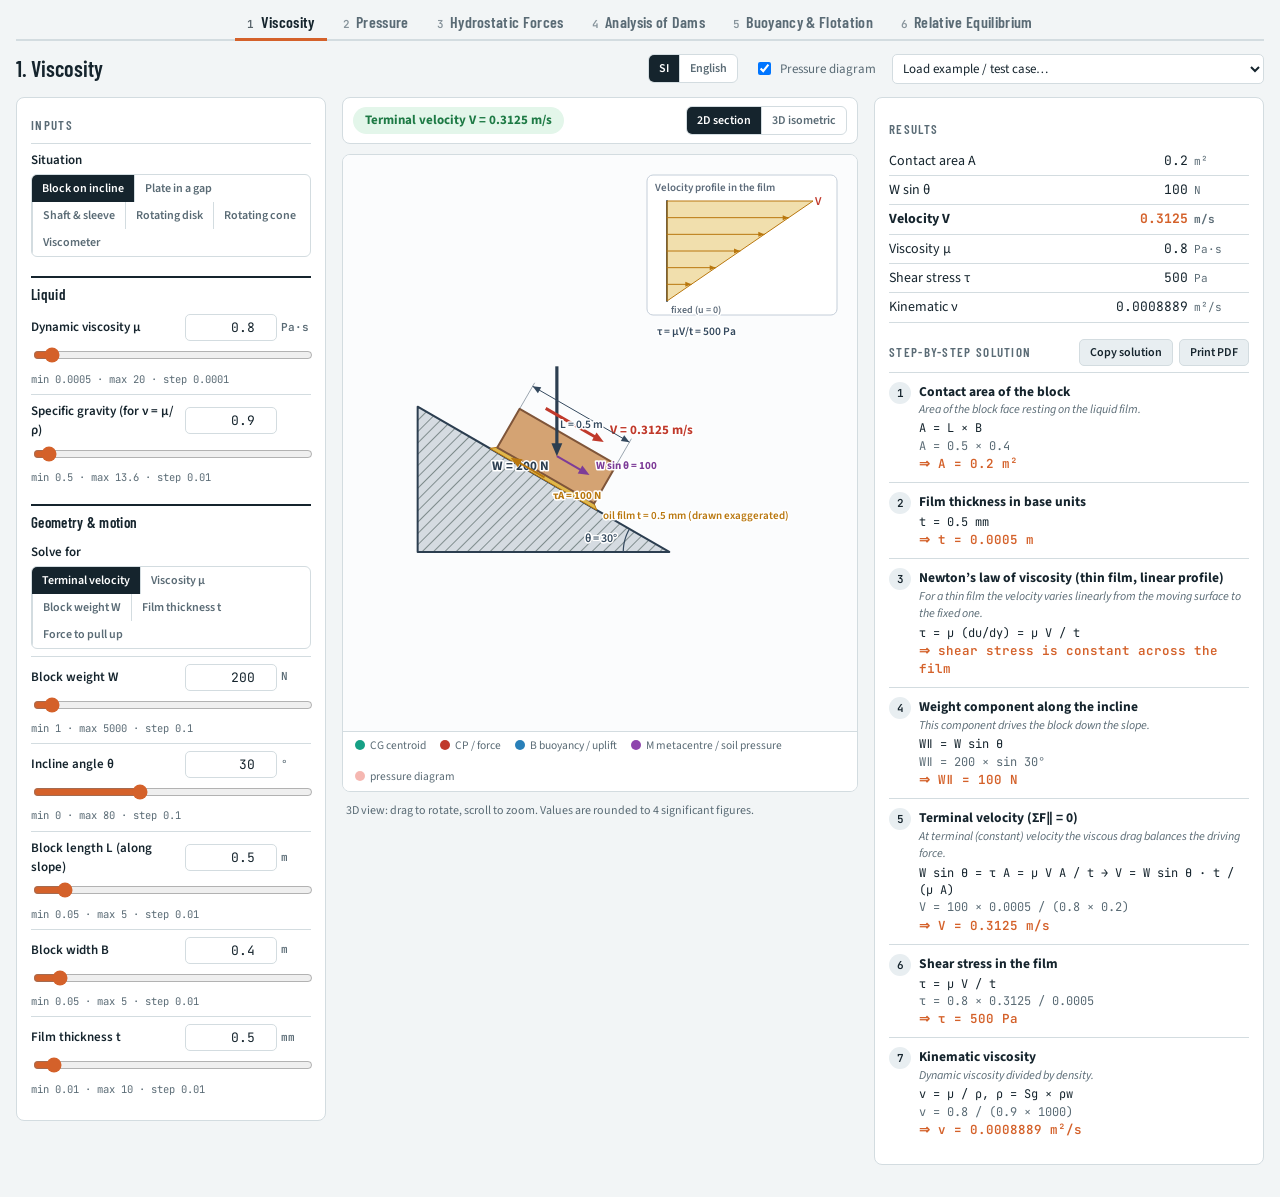
==== fm/index.html @ cd1096ef "Make light theme the default and add a Light/Dark/System switcher The switcher sits at the top right" ====
<!DOCTYPE html>
<html lang="en">
<head>
  <meta charset="utf-8">
<script>
/* Theme from the main page (light by default); when opened on its own, from the saved choice. */
(function () { var de = document.documentElement, m = 'light';
  try { if (window.parent !== window) { var p = window.parent.document.documentElement; m = p.hasAttribute('data-theme') ? p.getAttribute('data-theme') : 'system'; } else { m = localStorage.getItem('fmh.theme') || 'light'; } } catch (e) {}
  if (m === 'system') de.removeAttribute('data-theme'); else de.setAttribute('data-theme', m === 'dark' ? 'dark' : 'light'); })();
</script>
  <meta name="viewport" content="width=device-width, initial-scale=1">
  <title>Fluid Mechanics</title>
  <link rel="preconnect" href="https://fonts.googleapis.com">
  <link rel="preconnect" href="https://fonts.gstatic.com" crossorigin>
  <link rel="stylesheet" href="https://fonts.googleapis.com/css2?family=Barlow+Condensed:wght@500;600;700&family=Source+Sans+3:wght@400;600;700&family=JetBrains+Mono:wght@400;600&display=swap">
  <link rel="stylesheet" href="styles.css">
</head>
<body>
<div class="wrap">
  <nav class="tabs" id="tabs" role="tablist" aria-label="Modules"></nav>
  <div class="bar">
    <h2 id="modTitle">Module</h2>
    <div class="seg" role="group" aria-label="Units">
      <button type="button" id="uSI" aria-pressed="true">SI</button><button type="button" id="uEN" aria-pressed="false">English</button>
    </div>
    <label class="tog"><input type="checkbox" id="showP" checked> Pressure diagram</label>
    <select id="examples" aria-label="Load example"></select>
  </div>
  <main class="layout">
    <aside class="panel" id="controlsPanel" aria-label="Inputs">
      <div class="ph">Inputs</div>
      <div id="controls"></div>
    </aside>
    <section id="center">
      <div class="panel anim">
        <div id="statusPill" class="pill"></div>
        <div class="seg" id="viewSeg" role="group" aria-label="Diagram view">
          <button type="button" data-v="2d" class="on" aria-pressed="true">2D section</button><button type="button" data-v="3d" aria-pressed="false">3D isometric</button>
        </div>
        <button type="button" id="resetIso" class="btn small" hidden>Reset to isometric</button>
      </div>
      <div class="panel cv">
        <div class="canvas-wrap">
          <svg id="svg2d" xmlns="http://www.w3.org/2000/svg"></svg>
          <canvas id="cv3d" hidden></canvas>
        </div>
        <div class="legend">
          <span><i style="background:#16a085"></i>CG centroid</span>
          <span><i style="background:#c0392b"></i>CP / force</span>
          <span><i style="background:#2980b9"></i>B buoyancy / uplift</span>
          <span><i style="background:#8e44ad"></i>M metacentre / soil pressure</span>
          <span><i style="background:#e74c3c;opacity:.4"></i>pressure diagram</span>
        </div>
      </div>
      <div class="hint">3D view: drag to rotate, scroll to zoom. Values are rounded to 4 significant figures.</div>
    </section>
    <aside class="panel" id="right" aria-label="Results and solution">
      <div id="msgs"></div>
      <div class="ph">Results</div>
      <table class="results" id="results"></table>
      <div class="stephead">
        <div class="ph" style="margin:0">Step-by-step solution</div>
        <div class="btns"><button type="button" class="copy" id="copySol">Copy solution</button><button type="button" class="copy" id="pdfSol">Print PDF</button></div>
      </div>
      <ol class="steps" id="steps"></ol>
    </aside>
  </main>
</div>
  <script src="../vendor/html2canvas.min.js"></script>
  <script src="../vendor/jspdf.umd.min.js"></script>
  <script src="../report.js"></script>
  <script src="physics.js"></script>
  <script src="physics2.js"></script>
  <script src="ui.js"></script>
  <script src="iso3d.js"></script>
  <script src="mod1.js"></script>
  <script src="mod2.js"></script>
  <script src="mod3.js"></script>
  <script src="modV.js"></script>
  <script src="modP.js"></script>
  <script src="modD.js"></script>
  <script src="app.js"></script>
</body>
</html>
---- fm/styles.css ----
/* Fluid Mechanics — styled to match the Hydraulics Engineering console:
   tabs | title bar | controls · diagram · worked solution. */
:root {
  --paper: #f2f5f6; --panel: #ffffff; --ink: #15242d; --muted: #5a6b75; --rule: #d3dce0;
  --accent: #d4612a; --accent-ink: #ffffff; --chip: #e8eef1; --field: #ffffff;
  --err-bg: #fde8e6; --err: #a3281f; --warn-bg: #fff3d9; --warn: #8a5a00; --ok-bg: #e3f6ea; --ok: #1e7a45; --info-bg: #e6f1f9; --info: #1f5f8f;
  --sheet: #fbfcfd;
  --f-display: "Barlow Condensed", "Arial Narrow", Arial, sans-serif;
  --f-body: "Source Sans 3", "Segoe UI", system-ui, sans-serif;
  --f-mono: "JetBrains Mono", ui-monospace, Menlo, Consolas, monospace;
  color-scheme: light;
}
@media (prefers-color-scheme: dark) {
  :root:not([data-theme="light"]) {
    --paper: #0e161b; --panel: #142029; --ink: #e1eaee; --muted: #93a5af; --rule: #263642;
    --accent: #f08a50; --accent-ink: #1a0d05; --chip: #1c2b36; --field: #0f1a21;
    --err-bg: #3a1714; --err: #ffb4a8; --warn-bg: #352708; --warn: #f5cd7a; --ok-bg: #12301f; --ok: #8fe0b0; --info-bg: #10293b; --info: #9fd0f2;
    color-scheme: dark;
  }
}
:root[data-theme="dark"] {
  --paper: #0e161b; --panel: #142029; --ink: #e1eaee; --muted: #93a5af; --rule: #263642;
  --accent: #f08a50; --accent-ink: #1a0d05; --chip: #1c2b36; --field: #0f1a21;
  --err-bg: #3a1714; --err: #ffb4a8; --warn-bg: #352708; --warn: #f5cd7a; --ok-bg: #12301f; --ok: #8fe0b0; --info-bg: #10293b; --info: #9fd0f2;
  color-scheme: dark;
}
* { box-sizing: border-box; }
html, body { margin: 0; }
body { background: var(--paper); color: var(--ink); font-family: var(--f-body); font-size: 14px; line-height: 1.45; }
[hidden] { display: none !important; }
.wrap { padding: 0 16px; max-width: 1680px; margin: 0 auto; }

/* module tabs */
nav.tabs { display: flex; flex-wrap: wrap; gap: 4px; justify-content: center; padding-top: 4px; border-bottom: 2px solid var(--rule); }
nav.tabs button { font-family: var(--f-display); font-size: 16px; font-weight: 600; letter-spacing: 0.02em; background: transparent; color: var(--muted); border: 0; border-bottom: 3px solid transparent; padding: 8px 12px 7px; margin-bottom: -2px; cursor: pointer; }
nav.tabs button .n { font-family: var(--f-mono); font-size: 11px; opacity: 0.7; margin-right: 6px; }
nav.tabs button[aria-selected="true"] { color: var(--ink); border-bottom-color: var(--accent); }
nav.tabs button:hover { color: var(--ink); }

/* title bar */
.bar { display: flex; flex-wrap: wrap; align-items: center; gap: 10px 16px; padding-block: 12px; }
.bar h2 { font-family: var(--f-display); font-size: 22px; font-weight: 600; margin: 0 auto 0 0; }
.bar select { width: auto; min-width: 220px; max-width: 100%; }
label.tog { display: inline-flex; align-items: center; gap: 6px; font-size: 13px; color: var(--muted); cursor: pointer; }

/* segmented buttons (global and inside the controls) */
.seg { display: inline-flex; flex-wrap: wrap; border: 1px solid var(--rule); border-radius: 6px; overflow: hidden; background: var(--panel); }
.seg button { border: 0; background: transparent; color: var(--muted); padding: 5px 10px; font: 600 12px var(--f-body); cursor: pointer; }
.seg button + button { border-left: 1px solid var(--rule); }
.seg button[aria-pressed="true"], .seg button.on { background: var(--ink); color: var(--panel); }

select, input[type="number"] { font: 13px var(--f-body); color: var(--ink); background: var(--field); border: 1px solid var(--rule); border-radius: 5px; padding: 4px 6px; }
select { width: 100%; }
input[type="number"] { font-family: var(--f-mono); }
input[type="range"] { width: 100%; accent-color: var(--accent); min-width: 0; }
button:focus-visible, select:focus-visible, input:focus-visible { outline: 2px solid var(--accent); outline-offset: 2px; }

/* three-column console */
.layout { display: grid; grid-template-columns: 310px minmax(0, 1fr) 390px; gap: 16px; align-items: start; padding-bottom: 32px; }
.panel { background: var(--panel); border: 1px solid var(--rule); border-radius: 8px; min-width: 0; }
#controlsPanel, #right { padding: 12px 14px 16px; }
#center { display: flex; flex-direction: column; gap: 10px; min-width: 0; }
.ph { font-family: var(--f-display); font-size: 13px; font-weight: 600; text-transform: uppercase; letter-spacing: 0.1em; color: var(--muted); margin: 6px 0 8px; }

/* controls produced by ui.js */
.ctl-section { margin-top: 12px; padding-top: 6px; border-top: 2px solid var(--ink); }
.ctl-title { font-family: var(--f-display); font-weight: 600; font-size: 15px; letter-spacing: 0.02em; margin-bottom: 2px; color: var(--ink); }
.ctl-row { padding: 7px 0; border-top: 1px solid var(--rule); }
.ctl-section > .ctl-row:first-of-type, .ctl-title + .ctl-row { border-top: 0; }
.ctl-row.disabled { opacity: .5; }
.ctl-label { display: flex; justify-content: space-between; align-items: center; gap: 8px; font-weight: 600; font-size: 13px; margin-bottom: 4px; }
.ctl-num { display: flex; align-items: center; gap: 4px; white-space: nowrap; }
.ctl-num input.num { width: 92px; text-align: right; }
.ctl-num .unit { font-family: var(--f-mono); font-size: 11px; color: var(--muted); min-width: 30px; }
.ctl-range { font-family: var(--f-mono); font-size: 10.5px; color: var(--muted); margin-top: 2px; }
.ctl-note { font-size: 12px; color: var(--info); background: var(--info-bg); padding: 6px 9px; border-radius: 6px; margin: 6px 0; }
.toggle label { display: flex; align-items: center; gap: 8px; cursor: pointer; font-weight: 600; font-size: 13px; }
.presets { display: flex; flex-wrap: wrap; gap: 4px; margin-top: 6px; }
.presets button { border: 1px solid var(--rule); background: var(--chip); color: var(--ink); border-radius: 999px; padding: 2px 9px; font: 12px var(--f-body); cursor: pointer; }
.presets button.on { border-color: var(--accent); color: var(--accent); font-weight: 700; }
.btn { border: 1px solid var(--rule); background: var(--chip); color: var(--ink); border-radius: 5px; padding: 5px 11px; font: 600 13px var(--f-body); cursor: pointer; }
.btn.small { padding: 3px 9px; font-size: 12px; }
.ptbl { display: grid; gap: 4px; margin-top: 6px; }
.ptrow { display: grid; grid-template-columns: 22px 1fr 1fr 30px; gap: 6px; align-items: center; font-family: var(--f-mono); font-size: 12px; }
.ptrow.ph { font-size: 11.5px; color: var(--muted); font-weight: 600; margin: 0; }
.ptrow input.num { width: 100%; text-align: right; }

/* diagram */
.anim { display: flex; flex-wrap: wrap; gap: 8px 12px; align-items: center; padding: 8px 10px; }
.pill { padding: 4px 12px; border-radius: 999px; font-weight: 700; font-size: 13px; margin-right: auto; }
.pill.ok { background: var(--ok-bg); color: var(--ok); }
.pill.warn { background: var(--warn-bg); color: var(--warn); }
.pill.bad { background: var(--err-bg); color: var(--err); }
.cv { padding: 0; overflow: hidden; }
.canvas-wrap { position: relative; height: clamp(440px, 64vh, 700px); background: var(--sheet); }
#svg2d, #cv3d { position: absolute; inset: 0; width: 100%; height: 100%; display: block; }
#cv3d { cursor: grab; touch-action: none; background: linear-gradient(#fbfdff, #eef3f8); }
.legend { display: flex; gap: 14px; flex-wrap: wrap; padding: 6px 12px; border-top: 1px solid var(--rule); font-size: 11.5px; color: var(--muted); background: var(--panel); }
.legend i { display: inline-block; width: 10px; height: 10px; border-radius: 50%; margin-right: 5px; vertical-align: -1px; }
.hint { font-size: 12px; color: var(--muted); padding: 0 4px; }
svg .lbl { paint-order: stroke; stroke: #fff; stroke-width: 3px; stroke-linejoin: round; font-family: "Source Sans 3", system-ui, sans-serif; }

/* results & solution */
#msgs { display: flex; flex-direction: column; gap: 6px; margin-bottom: 10px; }
.msg { border-radius: 6px; padding: 7px 10px; font-size: 13px; border-left: 4px solid; }
.msg.err { background: var(--err-bg); color: var(--err); }
.msg.warn { background: var(--warn-bg); color: var(--warn); }
table.results { width: 100%; border-collapse: collapse; font-variant-numeric: tabular-nums; }
table.results td { padding: 4px 0; border-bottom: 1px solid var(--rule); vertical-align: baseline; }
table.results td.v { text-align: right; font-family: var(--f-mono); font-size: 13px; white-space: nowrap; padding-left: 8px; }
table.results td.u { font-family: var(--f-mono); font-size: 11px; color: var(--muted); padding-left: 6px; white-space: nowrap; }
table.results tr.hl td { font-weight: 700; }
table.results tr.hl td.v { color: var(--accent); }
.stephead { display: flex; justify-content: space-between; align-items: center; gap: 8px; margin-top: 16px; flex-wrap: wrap; }
.stephead .btns { display: flex; gap: 6px; }
.copy { border: 1px solid var(--rule); background: var(--chip); color: var(--ink); border-radius: 5px; padding: 4px 10px; font: 600 12px var(--f-body); cursor: pointer; }
ol.steps { padding-left: 0; margin: 6px 0 0; list-style: none; counter-reset: s; }
ol.steps li { counter-increment: s; padding: 9px 0 9px 30px; border-top: 1px solid var(--rule); position: relative; }
ol.steps li::before { content: counter(s); position: absolute; left: 0; top: 9px; width: 22px; height: 22px; border-radius: 50%; background: var(--chip); font: 600 11px/22px var(--f-mono); text-align: center; color: var(--ink); }
.st-t { font-weight: 700; font-size: 13.5px; }
.st-f, .st-s { font-family: var(--f-mono); font-size: 12px; overflow-wrap: anywhere; }
.st-f { color: var(--ink); margin-top: 2px; }
.st-s { color: var(--muted); }
.st-r { font-family: var(--f-mono); font-size: 12.5px; font-weight: 600; color: var(--accent); }
.st-n { font-size: 12px; color: var(--muted); font-style: italic; }
footer { color: var(--muted); font-size: 12px; text-align: center; padding-block: 0 24px; }

@media (max-width: 1180px) {
  .layout { grid-template-columns: 290px minmax(0, 1fr); }
  #right { grid-column: 1 / -1; }
}
@media (max-width: 760px) {
  .layout { grid-template-columns: minmax(0, 1fr); }
  #controlsPanel { order: 2; } #center { order: 1; } #right { order: 3; }
  .canvas-wrap { height: 420px; }
  .bar select { min-width: 0; width: 100%; }
}
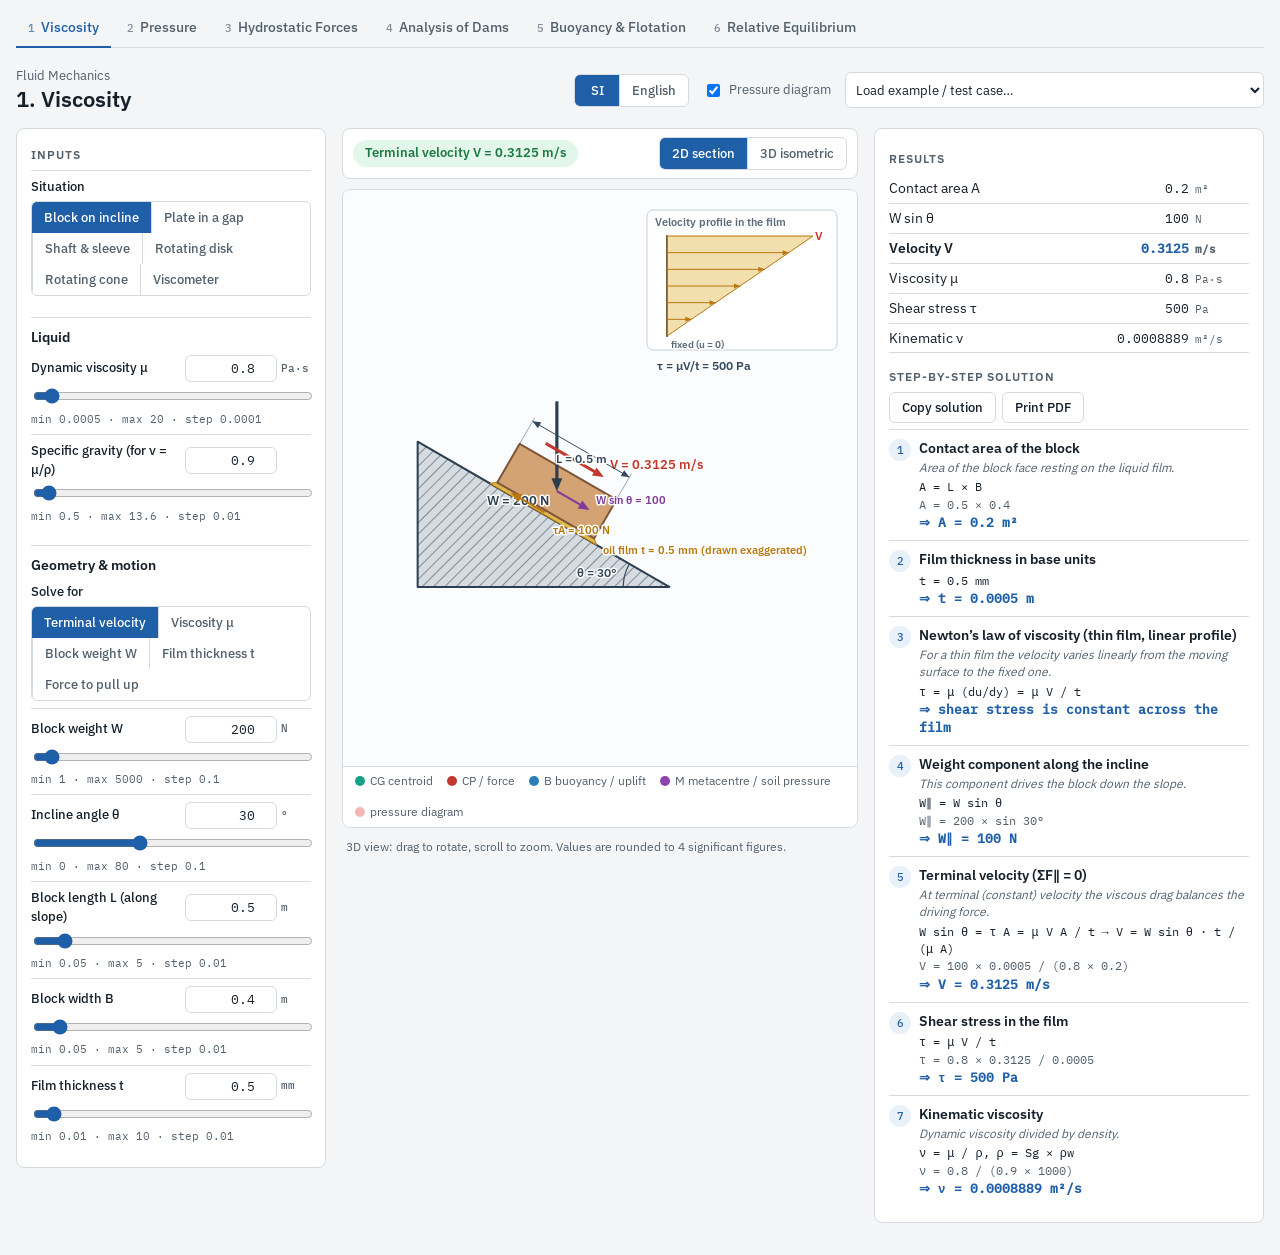
==== commit 22016ea9: "Restyle the header and interface after the Structural Analysis and Design Calculator - Compact heade" ====
--- a/fm/index.html
+++ b/fm/index.html
@@ -5,21 +5,20 @@
 <script>
 /* Theme from the main page (light by default); when opened on its own, from the saved choice. */
 (function () { var de = document.documentElement, m = 'light';
-  try { if (window.parent !== window) { var p = window.parent.document.documentElement; m = p.hasAttribute('data-theme') ? p.getAttribute('data-theme') : 'system'; } else { m = localStorage.getItem('fmh.theme') || 'light'; } } catch (e) {}
+  try { if (window.parent !== window) { var p = window.parent.document.documentElement; de.classList.add('embedded'); m = p.hasAttribute('data-theme') ? p.getAttribute('data-theme') : 'system'; } else { m = localStorage.getItem('fmh.theme') || 'light'; } } catch (e) {}
   if (m === 'system') de.removeAttribute('data-theme'); else de.setAttribute('data-theme', m === 'dark' ? 'dark' : 'light'); })();
 </script>
   <meta name="viewport" content="width=device-width, initial-scale=1">
   <title>Fluid Mechanics</title>
-  <link rel="preconnect" href="https://fonts.googleapis.com">
-  <link rel="preconnect" href="https://fonts.gstatic.com" crossorigin>
-  <link rel="stylesheet" href="https://fonts.googleapis.com/css2?family=Barlow+Condensed:wght@500;600;700&family=Source+Sans+3:wght@400;600;700&family=JetBrains+Mono:wght@400;600&display=swap">
+  <link rel="stylesheet" href="../fonts.css">
   <link rel="stylesheet" href="styles.css">
+  <link rel="stylesheet" href="../skin.css">
 </head>
 <body>
 <div class="wrap">
   <nav class="tabs" id="tabs" role="tablist" aria-label="Modules"></nav>
   <div class="bar">
-    <h2 id="modTitle">Module</h2>
+    <div class="ttl"><div class="crumb">Fluid Mechanics</div><h2 id="modTitle">Module</h2></div>
     <div class="seg" role="group" aria-label="Units">
       <button type="button" id="uSI" aria-pressed="true">SI</button><button type="button" id="uEN" aria-pressed="false">English</button>
     </div>
--- a/fonts.css
+++ b/fonts.css
@@ -0,0 +1,10 @@
+/* IBM Plex Sans and IBM Plex Mono, self-hosted (SIL Open Font License, vendor/fonts/OFL.txt).
+   Same faces as the Structural Analysis and Design Calculator. */
+@font-face{font-family:'IBM Plex Sans';font-style:normal;font-weight:400;font-display:swap;src:url('vendor/fonts/ibm-plex-sans-latin-400-normal.woff2') format('woff2');unicode-range:U+0000-00FF,U+0131,U+0152-0153,U+02BB-02BC,U+02C6,U+02DA,U+02DC,U+2000-206F,U+20AC,U+2122,U+2191,U+2193,U+2212,U+2215,U+FEFF,U+FFFD}
+@font-face{font-family:'IBM Plex Sans';font-style:normal;font-weight:500;font-display:swap;src:url('vendor/fonts/ibm-plex-sans-latin-500-normal.woff2') format('woff2');unicode-range:U+0000-00FF,U+0131,U+0152-0153,U+02BB-02BC,U+02C6,U+02DA,U+02DC,U+2000-206F,U+20AC,U+2122,U+2191,U+2193,U+2212,U+2215,U+FEFF,U+FFFD}
+@font-face{font-family:'IBM Plex Sans';font-style:normal;font-weight:600;font-display:swap;src:url('vendor/fonts/ibm-plex-sans-latin-600-normal.woff2') format('woff2');unicode-range:U+0000-00FF,U+0131,U+0152-0153,U+02BB-02BC,U+02C6,U+02DA,U+02DC,U+2000-206F,U+20AC,U+2122,U+2191,U+2193,U+2212,U+2215,U+FEFF,U+FFFD}
+@font-face{font-family:'IBM Plex Sans';font-style:normal;font-weight:400;font-display:swap;src:url('vendor/fonts/ibm-plex-sans-greek-400-normal.woff2') format('woff2');unicode-range:U+0370-0377,U+037A-037F,U+0384-038A,U+038C,U+038E-03A1,U+03A3-03FF}
+@font-face{font-family:'IBM Plex Sans';font-style:normal;font-weight:500;font-display:swap;src:url('vendor/fonts/ibm-plex-sans-greek-500-normal.woff2') format('woff2');unicode-range:U+0370-0377,U+037A-037F,U+0384-038A,U+038C,U+038E-03A1,U+03A3-03FF}
+@font-face{font-family:'IBM Plex Sans';font-style:normal;font-weight:600;font-display:swap;src:url('vendor/fonts/ibm-plex-sans-greek-600-normal.woff2') format('woff2');unicode-range:U+0370-0377,U+037A-037F,U+0384-038A,U+038C,U+038E-03A1,U+03A3-03FF}
+@font-face{font-family:'IBM Plex Mono';font-style:normal;font-weight:400;font-display:swap;src:url('vendor/fonts/ibm-plex-mono-latin-400-normal.woff2') format('woff2');unicode-range:U+0000-00FF,U+0131,U+0152-0153,U+02BB-02BC,U+02C6,U+02DA,U+02DC,U+2000-206F,U+20AC,U+2122,U+2191,U+2193,U+2212,U+2215,U+FEFF,U+FFFD}
+@font-face{font-family:'IBM Plex Mono';font-style:normal;font-weight:500;font-display:swap;src:url('vendor/fonts/ibm-plex-mono-latin-500-normal.woff2') format('woff2');unicode-range:U+0000-00FF,U+0131,U+0152-0153,U+02BB-02BC,U+02C6,U+02DA,U+02DC,U+2000-206F,U+20AC,U+2122,U+2191,U+2193,U+2212,U+2215,U+FEFF,U+FFFD}
--- a/fm/styles.css
+++ b/fm/styles.css
@@ -5,9 +5,9 @@
   --accent: #d4612a; --accent-ink: #ffffff; --chip: #e8eef1; --field: #ffffff;
   --err-bg: #fde8e6; --err: #a3281f; --warn-bg: #fff3d9; --warn: #8a5a00; --ok-bg: #e3f6ea; --ok: #1e7a45; --info-bg: #e6f1f9; --info: #1f5f8f;
   --sheet: #fbfcfd;
-  --f-display: "Barlow Condensed", "Arial Narrow", Arial, sans-serif;
-  --f-body: "Source Sans 3", "Segoe UI", system-ui, sans-serif;
-  --f-mono: "JetBrains Mono", ui-monospace, Menlo, Consolas, monospace;
+  --f-display: "IBM Plex Sans", system-ui, sans-serif;
+  --f-body: "IBM Plex Sans", system-ui, sans-serif;
+  --f-mono: "IBM Plex Mono", ui-monospace, Menlo, Consolas, monospace;
   color-scheme: light;
 }
 @media (prefers-color-scheme: dark) {
@@ -92,13 +92,13 @@
 .pill.warn { background: var(--warn-bg); color: var(--warn); }
 .pill.bad { background: var(--err-bg); color: var(--err); }
 .cv { padding: 0; overflow: hidden; }
-.canvas-wrap { position: relative; height: clamp(440px, 64vh, 700px); background: var(--sheet); }
+.canvas-wrap { position: relative; height: clamp(440px, calc(var(--vh, 1vh) * 64), 700px); background: var(--sheet); }
 #svg2d, #cv3d { position: absolute; inset: 0; width: 100%; height: 100%; display: block; }
 #cv3d { cursor: grab; touch-action: none; background: linear-gradient(#fbfdff, #eef3f8); }
 .legend { display: flex; gap: 14px; flex-wrap: wrap; padding: 6px 12px; border-top: 1px solid var(--rule); font-size: 11.5px; color: var(--muted); background: var(--panel); }
 .legend i { display: inline-block; width: 10px; height: 10px; border-radius: 50%; margin-right: 5px; vertical-align: -1px; }
 .hint { font-size: 12px; color: var(--muted); padding: 0 4px; }
-svg .lbl { paint-order: stroke; stroke: #fff; stroke-width: 3px; stroke-linejoin: round; font-family: "Source Sans 3", system-ui, sans-serif; }
+svg .lbl { paint-order: stroke; stroke: #fff; stroke-width: 3px; stroke-linejoin: round; font-family: "IBM Plex Sans", system-ui, sans-serif; }
 
 /* results & solution */
 #msgs { display: flex; flex-direction: column; gap: 6px; margin-bottom: 10px; }
--- a/skin.css
+++ b/skin.css
@@ -0,0 +1,92 @@
+/* Shared look for the three solvers (fm/, hyd/, geo/), loaded after each solver's own styles.
+   Matches the Structural Analysis and Design Calculator: IBM Plex type, blue accent, quiet panels.
+   Diagram colours (--c-* and the SVG/canvas palettes) are left to each solver. */
+:root {
+  --paper: #F3F5F7; --panel: #FFFFFF; --ink: #16202B; --muted: #52606D; --rule: #D5DBE1;
+  --accent: #1F5FA8; --accent-ink: #FFFFFF; --tint: #E8F0FA; --chip: #EEF2F5; --field: #FFFFFF;
+  --brand: #9A5B00;
+  --f-display: "IBM Plex Sans", system-ui, sans-serif;
+  --f-body: "IBM Plex Sans", system-ui, sans-serif;
+  --f-mono: "IBM Plex Mono", ui-monospace, Menlo, Consolas, monospace;
+}
+@media (prefers-color-scheme: dark) {
+  :root:not([data-theme="light"]) {
+    --paper: #0F151C; --panel: #18212B; --ink: #E6EDF3; --muted: #9AA7B4; --rule: #2B3744;
+    --accent: #74ACEC; --accent-ink: #0F151C; --tint: #1D2C3D; --chip: #1F2A36; --field: #121A22;
+    --brand: #E9B44C;
+  }
+}
+:root[data-theme="dark"] {
+  --paper: #0F151C; --panel: #18212B; --ink: #E6EDF3; --muted: #9AA7B4; --rule: #2B3744;
+  --accent: #74ACEC; --accent-ink: #0F151C; --tint: #1D2C3D; --chip: #1F2A36; --field: #121A22;
+  --brand: #E9B44C;
+}
+body { font-family: var(--f-body); }
+
+/* Module tabs: underlined text tabs. Inside the main page the sidebar lists the modules instead. */
+nav.tabs { justify-content: flex-start; gap: 4px; padding-top: 8px; border-bottom: 1px solid var(--rule); }
+nav.tabs button { font: 500 14px var(--f-body); letter-spacing: 0; color: var(--muted); border-bottom: 2px solid transparent; padding: 8px 12px; margin-bottom: -1px; min-height: 40px; }
+nav.tabs button .n { font: 500 11px var(--f-mono); margin-right: 6px; }
+nav.tabs button[aria-selected="true"] { color: var(--accent); border-bottom-color: var(--accent); }
+nav.tabs button:hover { color: var(--accent); }
+html.embedded nav.tabs { display: none; }
+
+/* Title bar: discipline label over the module name, controls on the right. */
+.bar { padding-block: 20px 16px; gap: 10px 14px; }
+.bar .ttl { margin: 0 auto 0 0; min-width: 0; }
+.bar .crumb { font-size: 13px; color: var(--muted); line-height: 1.3; }
+.bar h2, .bar .ttl h2 { font: 600 22px/1.25 var(--f-body); letter-spacing: 0; margin: 0; }
+.bar select { height: 36px; }
+
+/* Segmented buttons: the chosen option fills with the accent. */
+.seg { border-radius: 6px; background: var(--panel); }
+.seg button { font: 500 13px var(--f-body); padding: 7px 12px; min-width: 44px; }
+.seg button:hover { color: var(--ink); }
+.seg button[aria-pressed="true"], .seg button.on { background: var(--accent); color: var(--accent-ink); }
+.seg button + button { border-left-color: var(--rule); }
+
+/* Inputs */
+select, input[type="number"] { border-radius: 6px; font-family: var(--f-body); }
+input[type="number"] { font-family: var(--f-mono); }
+
+/* Plain buttons: white with a thin border; hover in the accent. */
+.btn, .copy, .anim button.b { background: var(--panel); border: 1px solid var(--rule); border-radius: 6px; color: var(--ink); font: 500 13px var(--f-body); padding: 6px 12px; }
+.btn.small { font-size: 12px; padding: 4px 10px; }
+.btn:hover, .copy:hover, .anim button.b:hover { border-color: var(--accent); color: var(--accent); }
+.anim button.b.primary { background: var(--accent); border-color: var(--accent); color: var(--accent-ink); }
+.anim button.b.primary:hover { color: var(--accent-ink); }
+
+/* Panel headings and control groups */
+.panel { border-radius: 8px; }
+.ph { font: 600 12px var(--f-body); letter-spacing: 0.08em; text-transform: uppercase; color: var(--muted); }
+.ctl-section { border-top: 1px solid var(--rule); padding-top: 10px; margin-top: 14px; }
+.ctl-title, .grp { font: 600 14px var(--f-body); letter-spacing: 0; color: var(--ink); }
+.grp { border-top: 1px solid var(--rule); padding-top: 12px; margin-top: 14px; }
+.ctl-label, .prm-h label, .toggle label, .prm.check label { font-weight: 500; }
+
+/* Preset chips and mode lists */
+.presets button, .chips button { background: var(--panel); border: 1px solid var(--rule); border-radius: 999px; font: 500 12px var(--f-body); padding: 3px 10px; }
+.presets button:hover, .chips button:hover { border-color: var(--accent); color: var(--accent); }
+.presets button.on { background: var(--accent); border-color: var(--accent); color: var(--accent-ink); font-weight: 500; }
+.modes button { border-radius: 6px; font: 500 13px var(--f-body); }
+.modes button:hover { border-color: var(--accent); }
+.modes button[aria-pressed="true"] { border-color: var(--accent); background: var(--tint); color: var(--ink); }
+
+/* Results and worked solution */
+.pill { font-weight: 600; }
+table.results tr.hl td, table.res tr.em td { font-weight: 600; }
+.st-t { font-weight: 600; }
+ol.steps li::before { background: var(--tint); color: var(--accent); font-weight: 500; }
+svg .lbl { font-family: "IBM Plex Sans", system-ui, sans-serif; }
+footer { font-family: var(--f-body); }
+
+/* Space for the in-page diagram columns once the sidebar takes its share of the width. */
+@media (min-width: 1060px) and (max-width: 1180px) {
+  .layout { grid-template-columns: 270px minmax(0, 1fr) 330px; }
+  #right { grid-column: auto; }
+}
+@media (max-width: 760px) {
+  .bar { padding-block: 14px 12px; }
+  .bar .ttl { flex: 1 1 100%; }
+  .seg button { padding: 9px 12px; }
+}
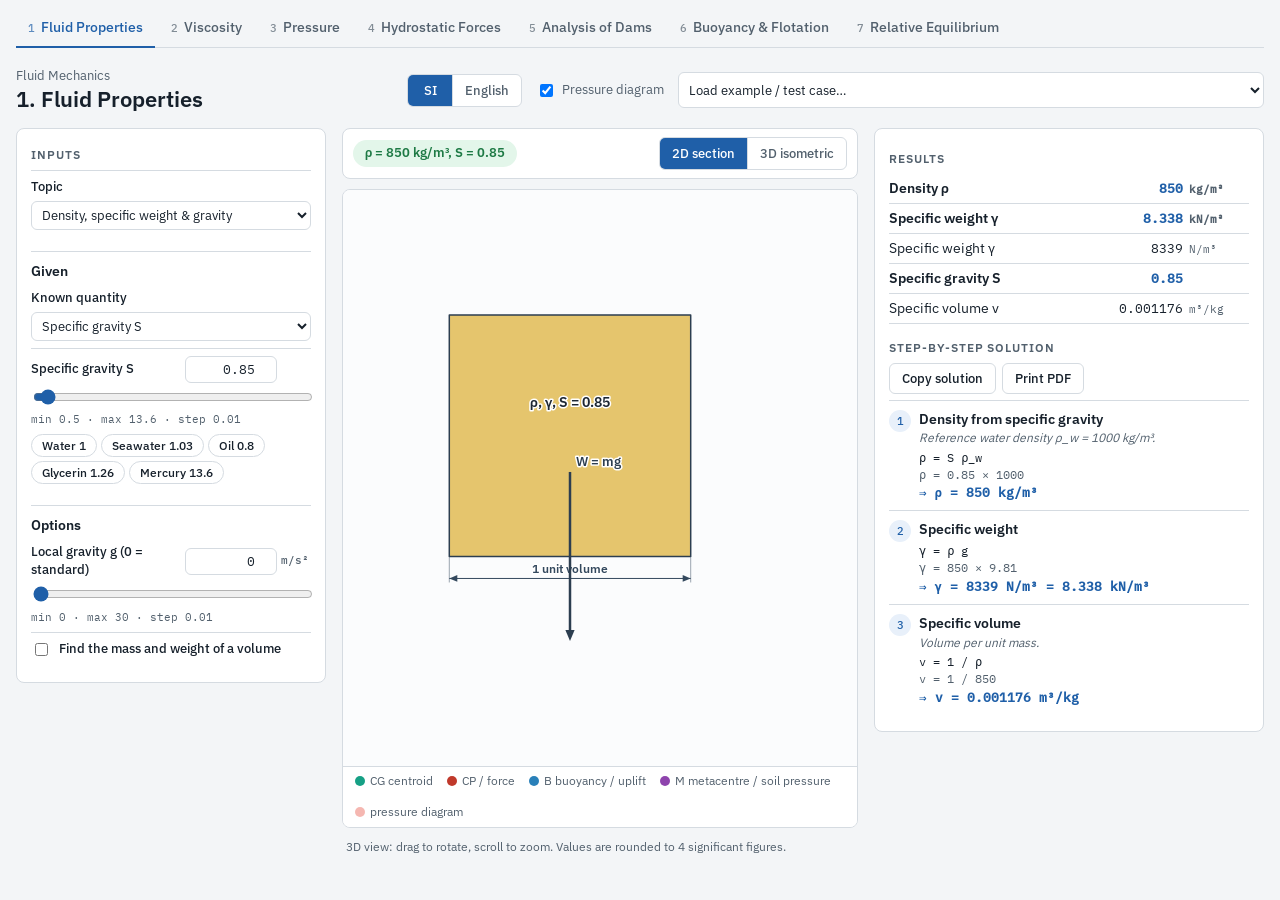
==== commit 95f1f8ab: "Book coverage stage 1: Fluid Properties module and statics extensions New Fluid Properties module (d" ====
--- a/fm/index.html
+++ b/fm/index.html
@@ -70,14 +70,19 @@
   <script src="../report.js"></script>
   <script src="physics.js"></script>
   <script src="physics2.js"></script>
+  <script src="physProps.js"></script>
+  <script src="physStat.js"></script>
   <script src="ui.js"></script>
   <script src="iso3d.js"></script>
+  <script src="scene.js"></script>
   <script src="mod1.js"></script>
   <script src="mod2.js"></script>
   <script src="mod3.js"></script>
   <script src="modV.js"></script>
   <script src="modP.js"></script>
   <script src="modD.js"></script>
+  <script src="modF.js"></script>
+  <script src="statX.js"></script>
   <script src="app.js"></script>
 </body>
 </html>
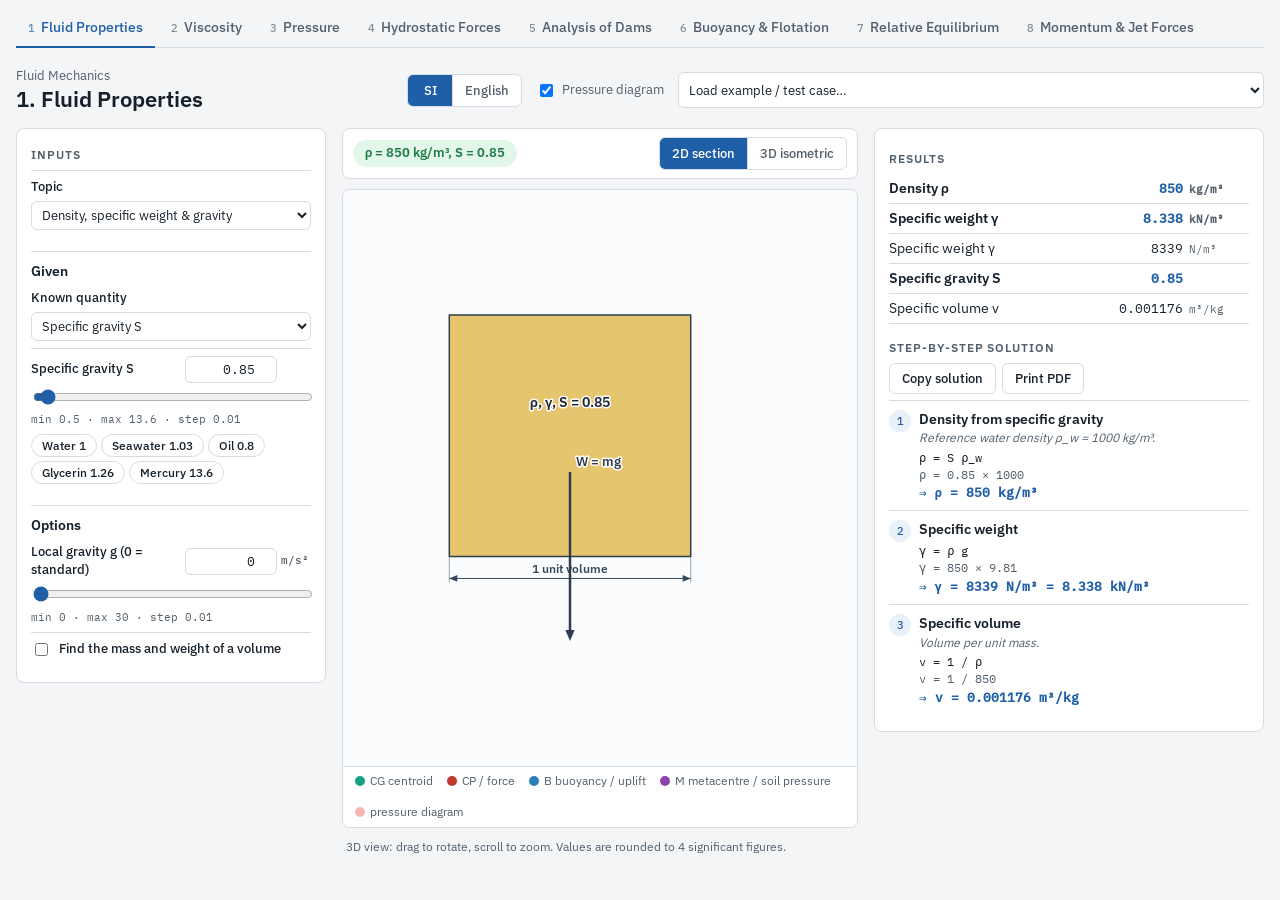
==== commit 3278caea: "Add Momentum & Jet Forces module to Fluid Mechanics Jets on fixed and moving plates and vanes, split" ====
--- a/fm/index.html
+++ b/fm/index.html
@@ -72,6 +72,7 @@
   <script src="physics2.js"></script>
   <script src="physProps.js"></script>
   <script src="physStat.js"></script>
+  <script src="physMom.js"></script>
   <script src="ui.js"></script>
   <script src="iso3d.js"></script>
   <script src="scene.js"></script>
@@ -82,6 +83,7 @@
   <script src="modP.js"></script>
   <script src="modD.js"></script>
   <script src="modF.js"></script>
+  <script src="modJ.js"></script>
   <script src="statX.js"></script>
   <script src="app.js"></script>
 </body>
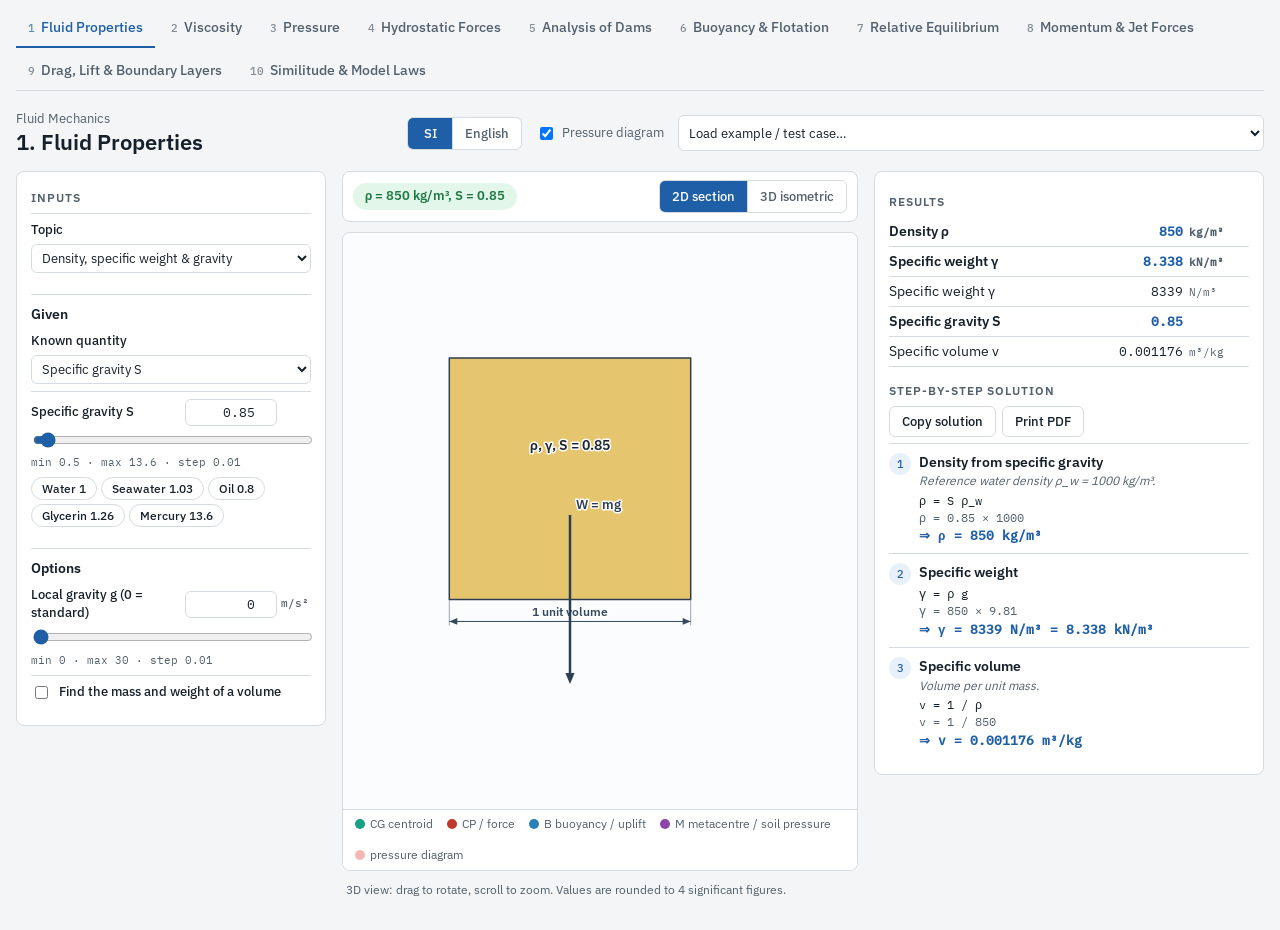
==== commit 314f8e54: "Add Drag, Lift & Boundary Layers and Similitude & Model Laws to Fluid Mechanics Drag and lift on bod" ====
--- a/fm/index.html
+++ b/fm/index.html
@@ -73,6 +73,7 @@
   <script src="physProps.js"></script>
   <script src="physStat.js"></script>
   <script src="physMom.js"></script>
+  <script src="physDrag.js"></script>
   <script src="ui.js"></script>
   <script src="iso3d.js"></script>
   <script src="scene.js"></script>
@@ -84,6 +85,8 @@
   <script src="modD.js"></script>
   <script src="modF.js"></script>
   <script src="modJ.js"></script>
+  <script src="modK.js"></script>
+  <script src="modS.js"></script>
   <script src="statX.js"></script>
   <script src="app.js"></script>
 </body>
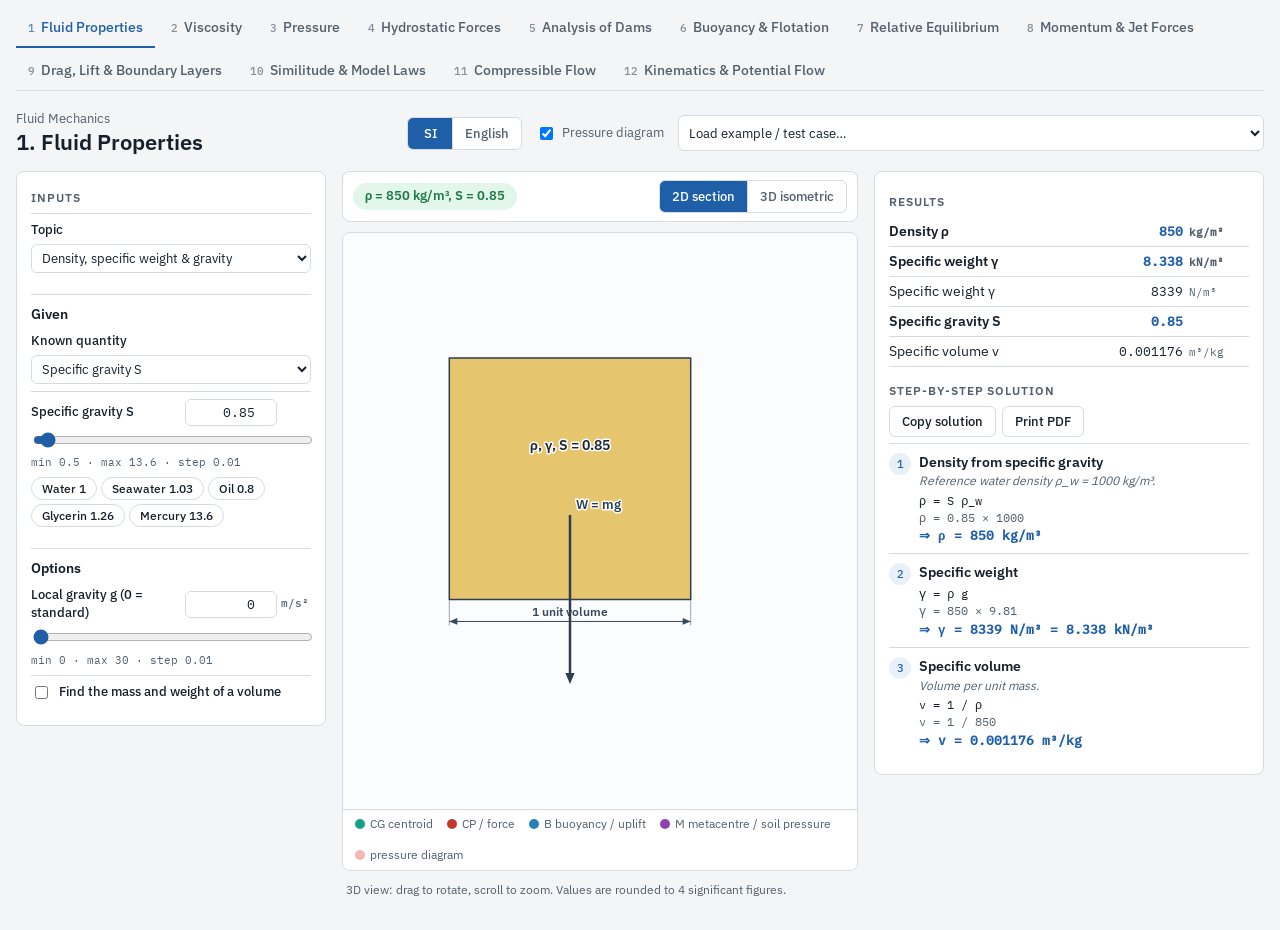
==== commit 667a83c9: "Add Compressible Flow and Kinematics & Potential Flow to Fluid Mechanics Compressible Flow (fm/physC" ====
--- a/fm/index.html
+++ b/fm/index.html
@@ -74,6 +74,8 @@
   <script src="physStat.js"></script>
   <script src="physMom.js"></script>
   <script src="physDrag.js"></script>
+  <script src="physComp.js"></script>
+  <script src="physKin.js"></script>
   <script src="ui.js"></script>
   <script src="iso3d.js"></script>
   <script src="scene.js"></script>
@@ -87,6 +89,8 @@
   <script src="modJ.js"></script>
   <script src="modK.js"></script>
   <script src="modS.js"></script>
+  <script src="modC.js"></script>
+  <script src="modN.js"></script>
   <script src="statX.js"></script>
   <script src="app.js"></script>
 </body>
--- a/fm/styles.css
+++ b/fm/styles.css
@@ -49,8 +49,9 @@
 .seg button + button { border-left: 1px solid var(--rule); }
 .seg button[aria-pressed="true"], .seg button.on { background: var(--ink); color: var(--panel); }
 
-select, input[type="number"] { font: 13px var(--f-body); color: var(--ink); background: var(--field); border: 1px solid var(--rule); border-radius: 5px; padding: 4px 6px; }
+select, input[type="number"], input.txt { font: 13px var(--f-body); color: var(--ink); background: var(--field); border: 1px solid var(--rule); border-radius: 5px; padding: 4px 6px; }
 select { width: 100%; }
+input.txt { width: 100%; box-sizing: border-box; font-family: var(--f-mono, ui-monospace, monospace); }
 input[type="number"] { font-family: var(--f-mono); }
 input[type="range"] { width: 100%; accent-color: var(--accent); min-width: 0; }
 button:focus-visible, select:focus-visible, input:focus-visible { outline: 2px solid var(--accent); outline-offset: 2px; }
--- a/skin.css
+++ b/skin.css
@@ -46,7 +46,7 @@
 .seg button + button { border-left-color: var(--rule); }
 
 /* Inputs */
-select, input[type="number"] { border-radius: 6px; font-family: var(--f-body); }
+select, input[type="number"], input.txt { border-radius: 6px; font-family: var(--f-body); }
 input[type="number"] { font-family: var(--f-mono); }
 
 /* Plain buttons: white with a thin border; hover in the accent. */
